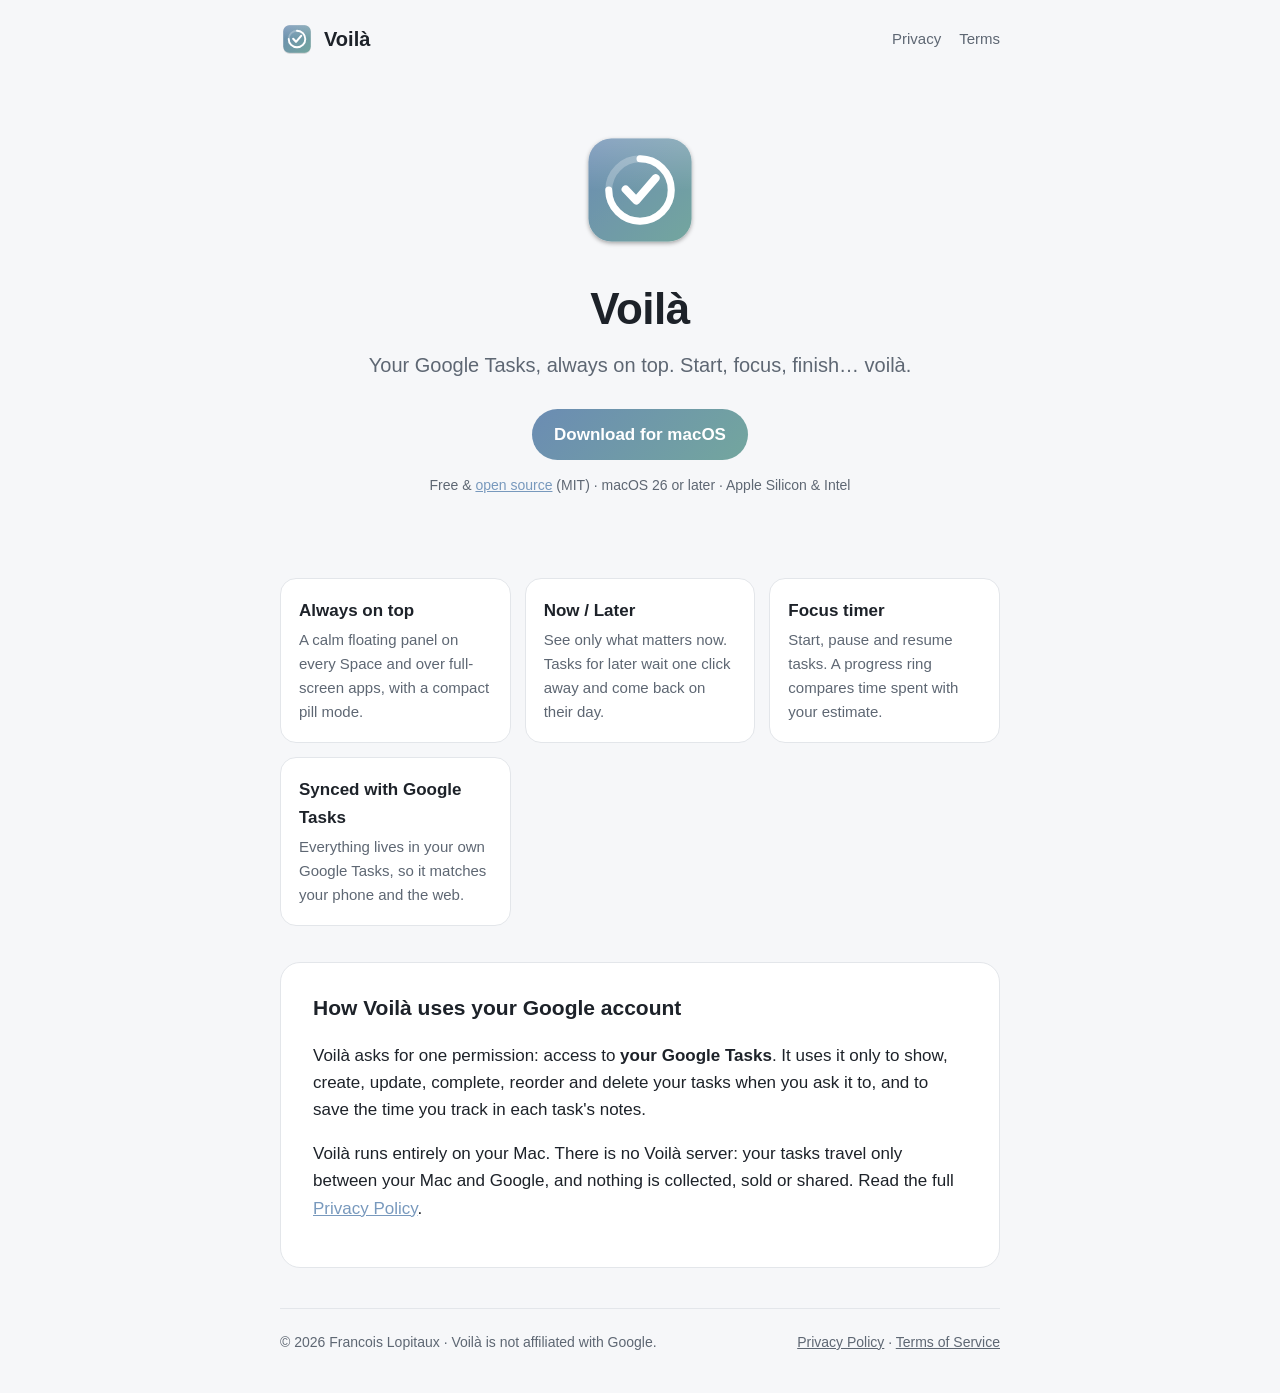
==== docs/index.html @ 63851c02 "Add MIT license, website, privacy policy and terms - LICENSE: MIT - docs/: GitHub Pages site (home, " ====
<!doctype html>
<html lang="en">
<head>
  <meta charset="utf-8">
  <meta name="viewport" content="width=device-width, initial-scale=1">
  <title>Voilà – Your Google Tasks, always on top</title>
  <meta name="description" content="Voilà is a native macOS app that keeps your Google Tasks in an always-on-top panel with a focus timer, estimates and a Now / Later view.">
  <link rel="icon" href="favicon.png">
  <link rel="stylesheet" href="style.css">
</head>
<body>
  <div class="wrap">
    <header class="site">
      <a class="brand" href="./"><img src="logo.svg" alt="">Voilà</a>
      <nav>
        <a href="privacy.html">Privacy</a>
        <a href="terms.html">Terms</a>
      </nav>
    </header>

    <section class="hero">
      <img src="logo.svg" alt="Voilà app icon">
      <h1>Voilà</h1>
      <p class="tagline">Your Google Tasks, always on top. Start, focus, finish… voilà.</p>
      <a class="button" href="https://github.com/flopitaux/Voila-app/releases/latest">Download for macOS</a>
      <p class="small">Free &amp; <a href="https://github.com/flopitaux/Voila-app">open source</a> (MIT) · macOS 26 or later · Apple Silicon &amp; Intel</p>
    </section>

    <section class="features">
      <div class="feature">
        <h3>Always on top</h3>
        <p>A calm floating panel on every Space and over full-screen apps, with a compact pill mode.</p>
      </div>
      <div class="feature">
        <h3>Now / Later</h3>
        <p>See only what matters now. Tasks for later wait one click away and come back on their day.</p>
      </div>
      <div class="feature">
        <h3>Focus timer</h3>
        <p>Start, pause and resume tasks. A progress ring compares time spent with your estimate.</p>
      </div>
      <div class="feature">
        <h3>Synced with Google Tasks</h3>
        <p>Everything lives in your own Google Tasks, so it matches your phone and the web.</p>
      </div>
    </section>

    <section class="doc">
      <h2 style="margin-top:0">How Voilà uses your Google account</h2>
      <p>Voilà asks for one permission: access to <strong>your Google Tasks</strong>. It uses it only to show, create, update, complete, reorder and delete your tasks when you ask it to, and to save the time you track in each task's notes.</p>
      <p>Voilà runs entirely on your Mac. There is no Voilà server: your tasks travel only between your Mac and Google, and nothing is collected, sold or shared. Read the full <a href="privacy.html">Privacy Policy</a>.</p>
    </section>

    <footer class="site">
      <span>© 2026 Francois Lopitaux · Voilà is not affiliated with Google.</span>
      <span><a href="privacy.html">Privacy Policy</a> · <a href="terms.html">Terms of Service</a></span>
    </footer>
  </div>
</body>
</html>
---- docs/style.css ----
:root {
  --bg: #F6F7F9;
  --card: #FFFFFF;
  --text: #1D2229;
  --muted: #5E6773;
  --line: #E3E6EA;
  --tint: #7899BD;
  --tint2: #80B0A8;
  --accent: linear-gradient(135deg, #6B8CB3, #73A69E);
}

@media (prefers-color-scheme: dark) {
  :root {
    --bg: #17191C;
    --card: #1F2226;
    --text: #ECEEF1;
    --muted: #9AA3AE;
    --line: #2C3036;
  }
}

* { box-sizing: border-box; }

body {
  margin: 0;
  background: var(--bg);
  color: var(--text);
  font-family: "Avenir Next", -apple-system, BlinkMacSystemFont, "Segoe UI", Roboto, Helvetica, Arial, sans-serif;
  font-size: 17px;
  line-height: 1.6;
}

a { color: var(--tint); }

.wrap { max-width: 760px; margin: 0 auto; padding: 0 20px; }

header.site {
  display: flex;
  align-items: center;
  justify-content: space-between;
  gap: 16px;
  padding: 22px 0;
}

header.site .brand {
  display: flex;
  align-items: center;
  gap: 10px;
  font-weight: 700;
  font-size: 20px;
  color: var(--text);
  text-decoration: none;
}

header.site .brand img { width: 34px; height: 34px; }

header.site nav { display: flex; gap: 18px; flex-wrap: wrap; }
header.site nav a { color: var(--muted); text-decoration: none; font-weight: 500; font-size: 15px; }
header.site nav a:hover { color: var(--text); }

.hero { text-align: center; padding: 48px 0 32px; }
.hero img { width: 128px; height: 128px; }
.hero h1 { font-size: 44px; margin: 12px 0 4px; letter-spacing: -0.5px; }
.hero p.tagline { font-size: 20px; color: var(--muted); margin: 0 0 28px; }

.button {
  display: inline-block;
  background: var(--accent);
  color: #fff;
  text-decoration: none;
  font-weight: 600;
  padding: 12px 22px;
  border-radius: 999px;
}

.small { font-size: 14px; color: var(--muted); }

.features {
  display: grid;
  grid-template-columns: repeat(auto-fit, minmax(220px, 1fr));
  gap: 14px;
  margin: 36px 0;
}

.feature {
  background: var(--card);
  border: 1px solid var(--line);
  border-radius: 16px;
  padding: 18px;
}

.feature h3 { margin: 0 0 4px; font-size: 17px; }
.feature p { margin: 0; color: var(--muted); font-size: 15px; }

.doc {
  background: var(--card);
  border: 1px solid var(--line);
  border-radius: 20px;
  padding: 28px 32px;
  margin: 12px 0 40px;
}

.doc h1 { margin-top: 0; font-size: 32px; }
.doc h2 { font-size: 21px; margin-top: 30px; }
.doc .updated { color: var(--muted); font-size: 15px; margin-top: -8px; }
.doc li { margin: 4px 0; }

.callout {
  border-left: 4px solid var(--tint);
  background: color-mix(in srgb, var(--tint) 10%, transparent);
  padding: 12px 16px;
  border-radius: 8px;
}

footer.site {
  border-top: 1px solid var(--line);
  padding: 22px 0 40px;
  color: var(--muted);
  font-size: 14px;
  display: flex;
  justify-content: space-between;
  gap: 12px;
  flex-wrap: wrap;
}

footer.site a { color: var(--muted); }

@media (max-width: 560px) {
  .hero h1 { font-size: 34px; }
  .doc { padding: 22px 18px; }
}
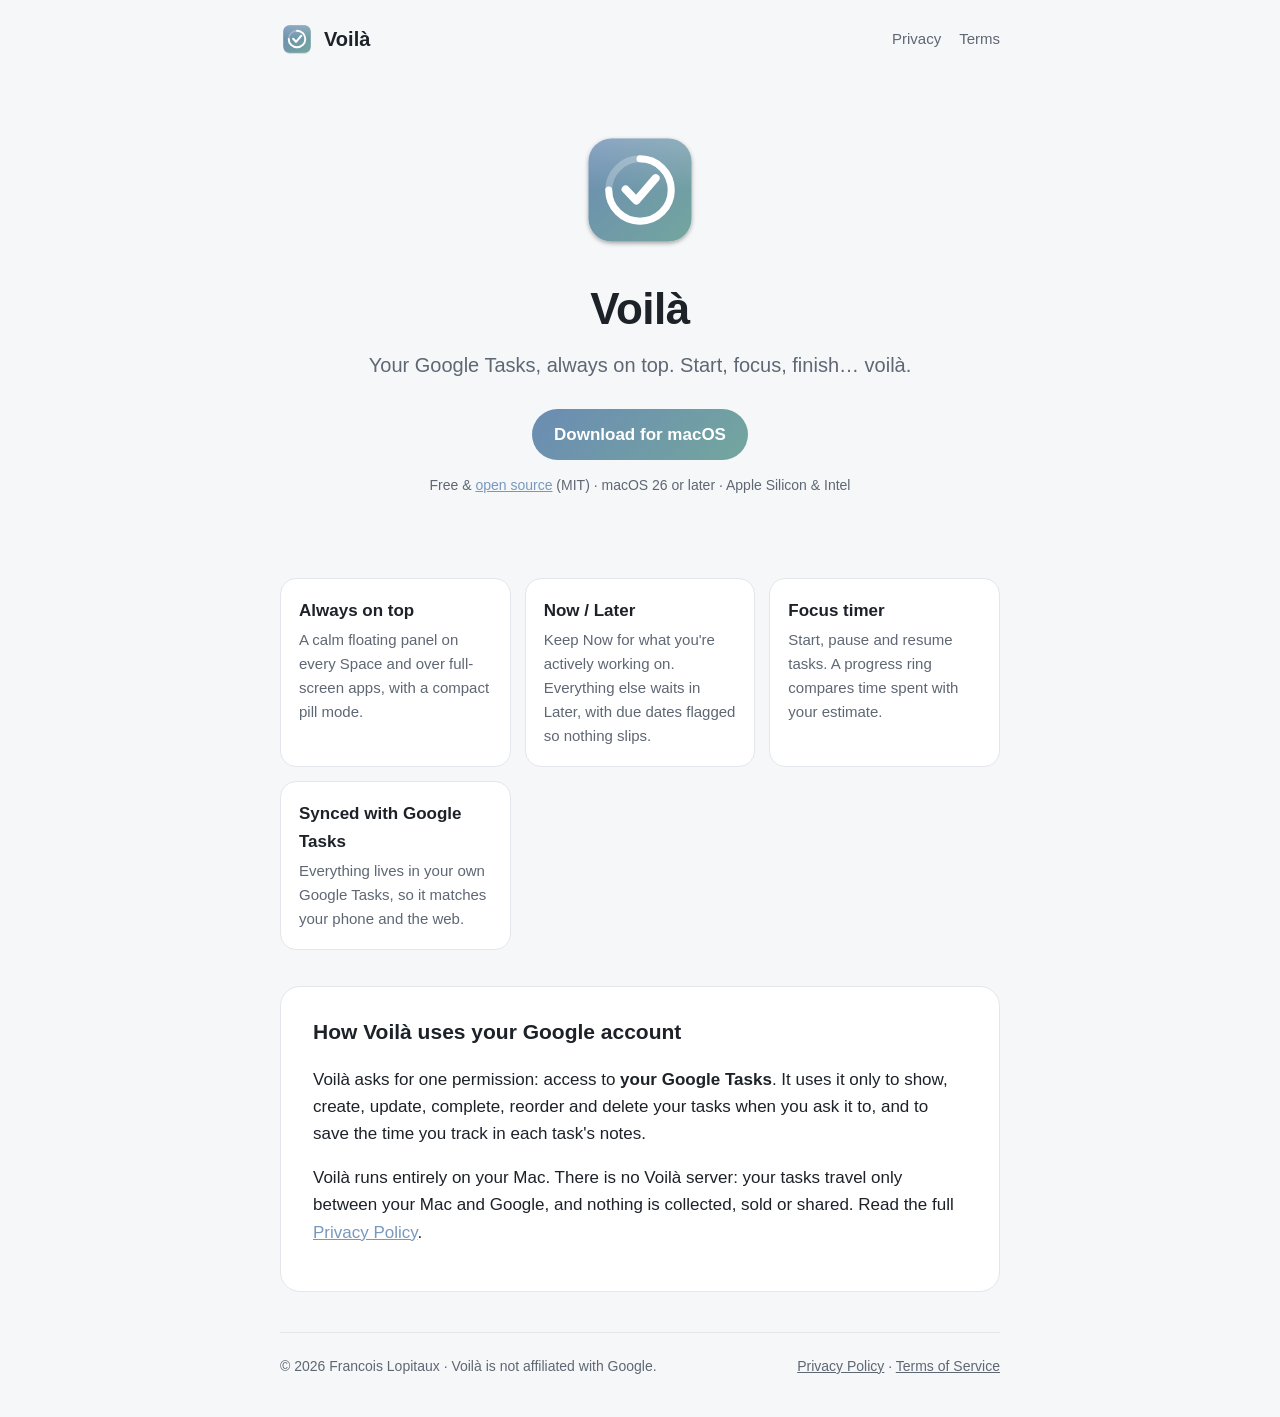
==== commit a53b50a8: "Voilà 1.1: Now/Later focus, cards, appearance and auto-updates - Now/Later is your choice (a `now` f" ====
--- a/docs/index.html
+++ b/docs/index.html
@@ -33,7 +33,7 @@
       </div>
       <div class="feature">
         <h3>Now / Later</h3>
-        <p>See only what matters now. Tasks for later wait one click away and come back on their day.</p>
+        <p>Keep Now for what you're actively working on. Everything else waits in Later, with due dates flagged so nothing slips.</p>
       </div>
       <div class="feature">
         <h3>Focus timer</h3>
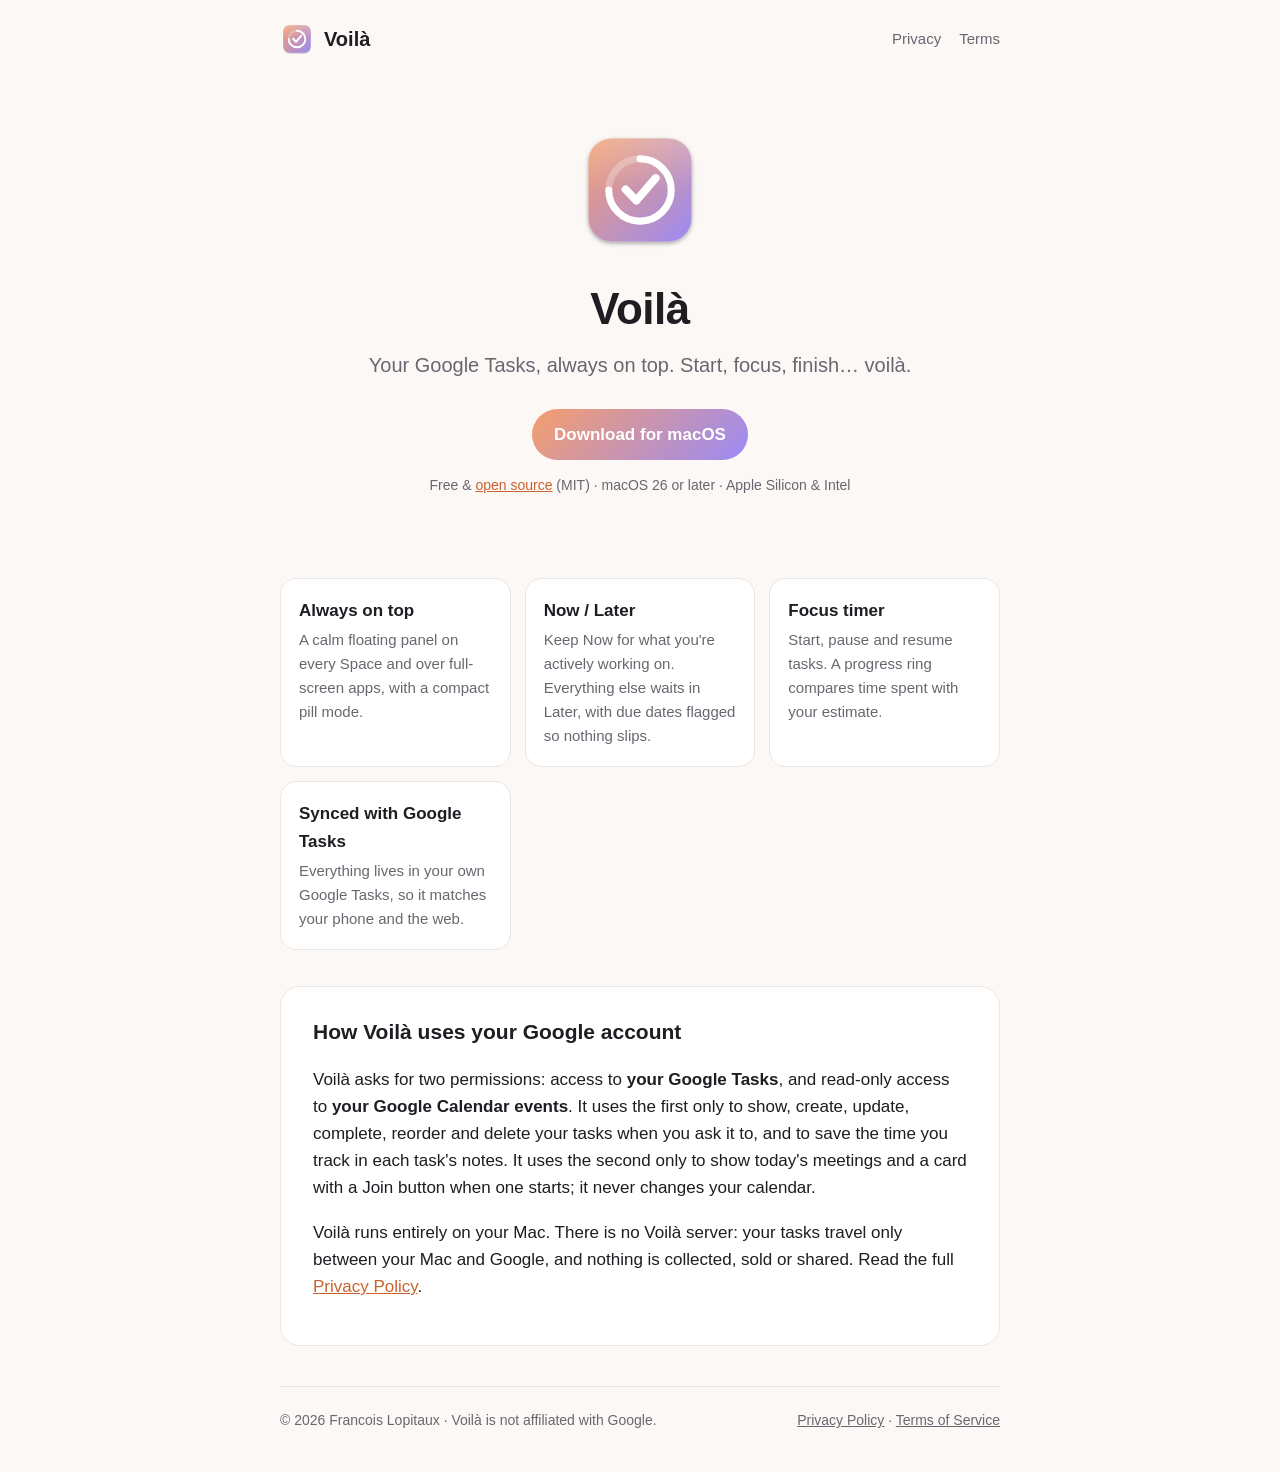
==== commit e2b2de2c: "Add Today view, meeting card and menu bar meeting countdown Read today's meetings from the primary G" ====
--- a/docs/index.html
+++ b/docs/index.html
@@ -47,7 +47,7 @@
 
     <section class="doc">
       <h2 style="margin-top:0">How Voilà uses your Google account</h2>
-      <p>Voilà asks for one permission: access to <strong>your Google Tasks</strong>. It uses it only to show, create, update, complete, reorder and delete your tasks when you ask it to, and to save the time you track in each task's notes.</p>
+      <p>Voilà asks for two permissions: access to <strong>your Google Tasks</strong>, and read-only access to <strong>your Google Calendar events</strong>. It uses the first only to show, create, update, complete, reorder and delete your tasks when you ask it to, and to save the time you track in each task's notes. It uses the second only to show today's meetings and a card with a Join button when one starts; it never changes your calendar.</p>
       <p>Voilà runs entirely on your Mac. There is no Voilà server: your tasks travel only between your Mac and Google, and nothing is collected, sold or shared. Read the full <a href="privacy.html">Privacy Policy</a>.</p>
     </section>
 
--- a/docs/style.css
+++ b/docs/style.css
@@ -1,21 +1,23 @@
 :root {
-  --bg: #F6F7F9;
+  --bg: #FBF8F6;
   --card: #FFFFFF;
-  --text: #1D2229;
-  --muted: #5E6773;
-  --line: #E3E6EA;
-  --tint: #7899BD;
-  --tint2: #80B0A8;
-  --accent: linear-gradient(135deg, #6B8CB3, #73A69E);
+  --text: #1F1C22;
+  --muted: #6B6570;
+  --line: #ECE6E2;
+  --tint: #F59E6C;
+  --tint2: #9B8AF5;
+  --link: #C9622F;
+  --accent: linear-gradient(135deg, #F59E6C, #9B8AF5);
 }
 
 @media (prefers-color-scheme: dark) {
   :root {
-    --bg: #17191C;
-    --card: #1F2226;
-    --text: #ECEEF1;
-    --muted: #9AA3AE;
-    --line: #2C3036;
+    --bg: #1B1A1F;
+    --card: #27252C;
+    --text: #F3F1F5;
+    --muted: #A39DA8;
+    --line: #34313A;
+    --link: #F59E6C;
   }
 }
 
@@ -30,7 +32,7 @@
   line-height: 1.6;
 }
 
-a { color: var(--tint); }
+a { color: var(--link); }
 
 .wrap { max-width: 760px; margin: 0 auto; padding: 0 20px; }
 
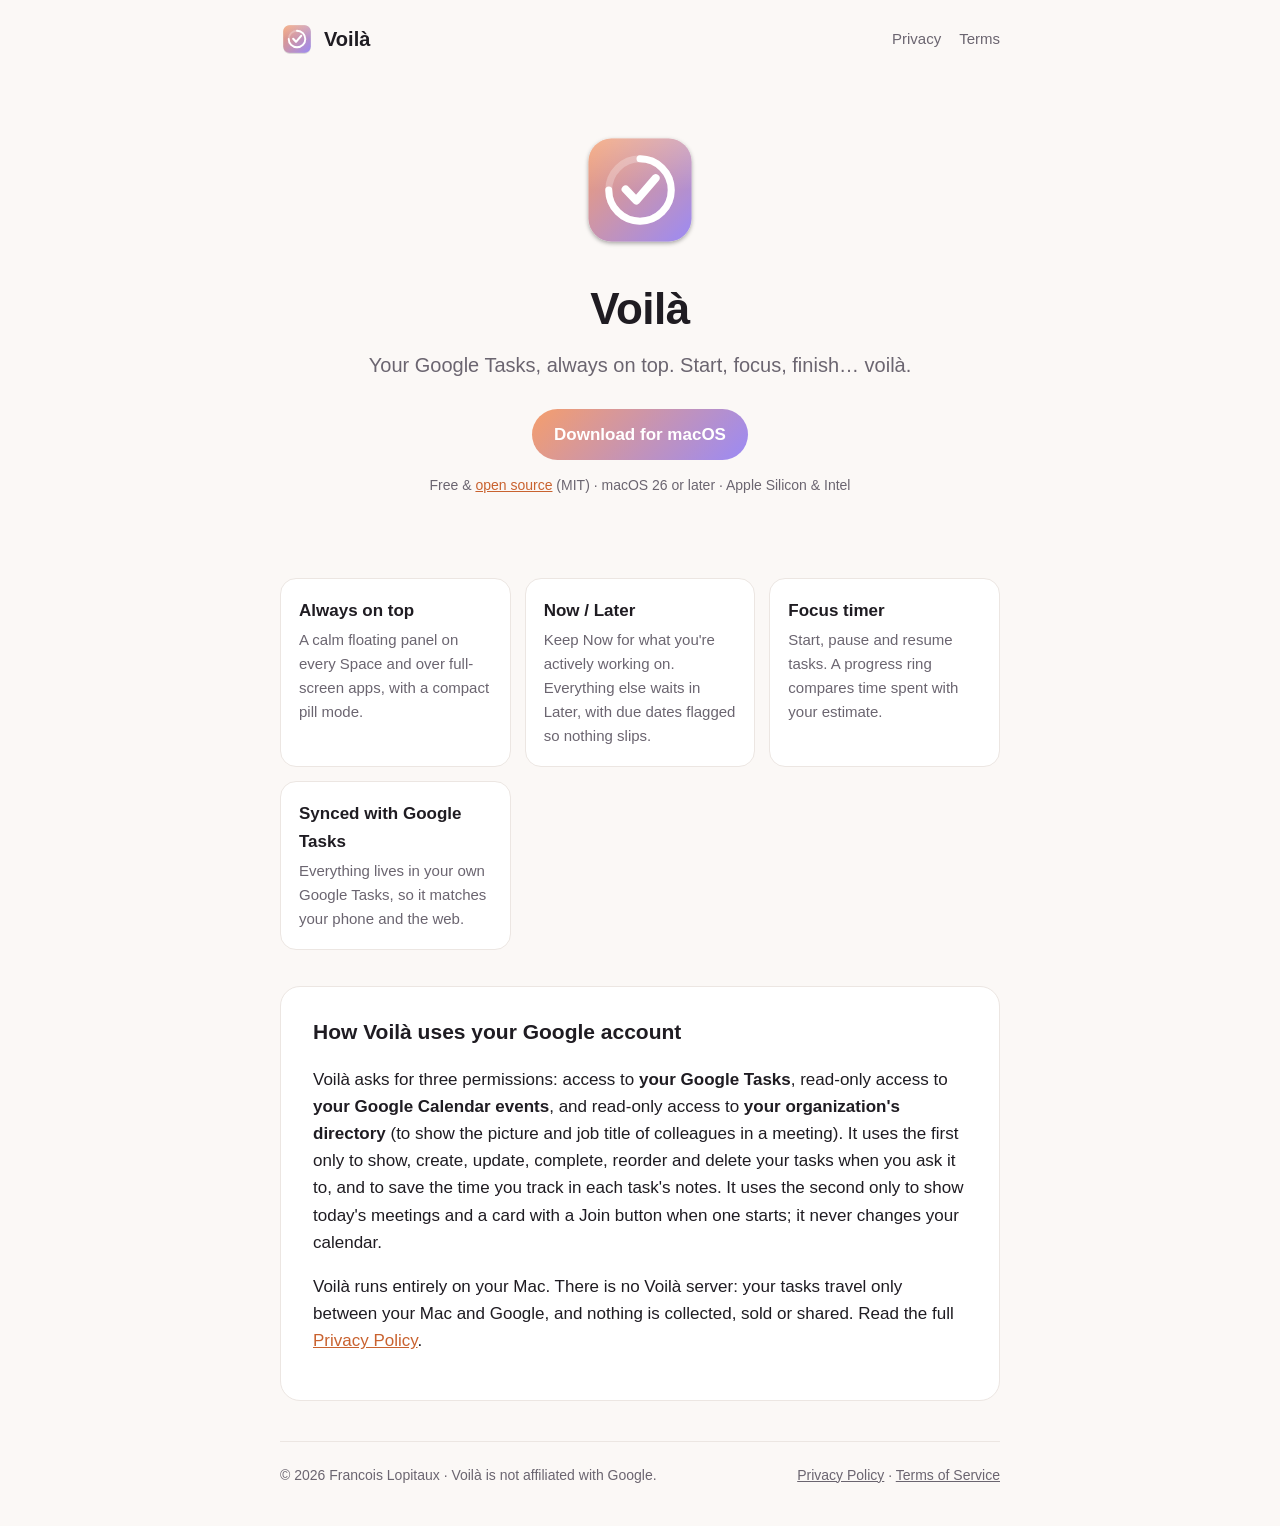
==== commit f1175eac: "Meetings: timeline popover, people details, prep tabs and more - Menu bar icon opens a window with a" ====
--- a/docs/index.html
+++ b/docs/index.html
@@ -47,7 +47,7 @@
 
     <section class="doc">
       <h2 style="margin-top:0">How Voilà uses your Google account</h2>
-      <p>Voilà asks for two permissions: access to <strong>your Google Tasks</strong>, and read-only access to <strong>your Google Calendar events</strong>. It uses the first only to show, create, update, complete, reorder and delete your tasks when you ask it to, and to save the time you track in each task's notes. It uses the second only to show today's meetings and a card with a Join button when one starts; it never changes your calendar.</p>
+      <p>Voilà asks for three permissions: access to <strong>your Google Tasks</strong>, read-only access to <strong>your Google Calendar events</strong>, and read-only access to <strong>your organization's directory</strong> (to show the picture and job title of colleagues in a meeting). It uses the first only to show, create, update, complete, reorder and delete your tasks when you ask it to, and to save the time you track in each task's notes. It uses the second only to show today's meetings and a card with a Join button when one starts; it never changes your calendar.</p>
       <p>Voilà runs entirely on your Mac. There is no Voilà server: your tasks travel only between your Mac and Google, and nothing is collected, sold or shared. Read the full <a href="privacy.html">Privacy Policy</a>.</p>
     </section>
 
